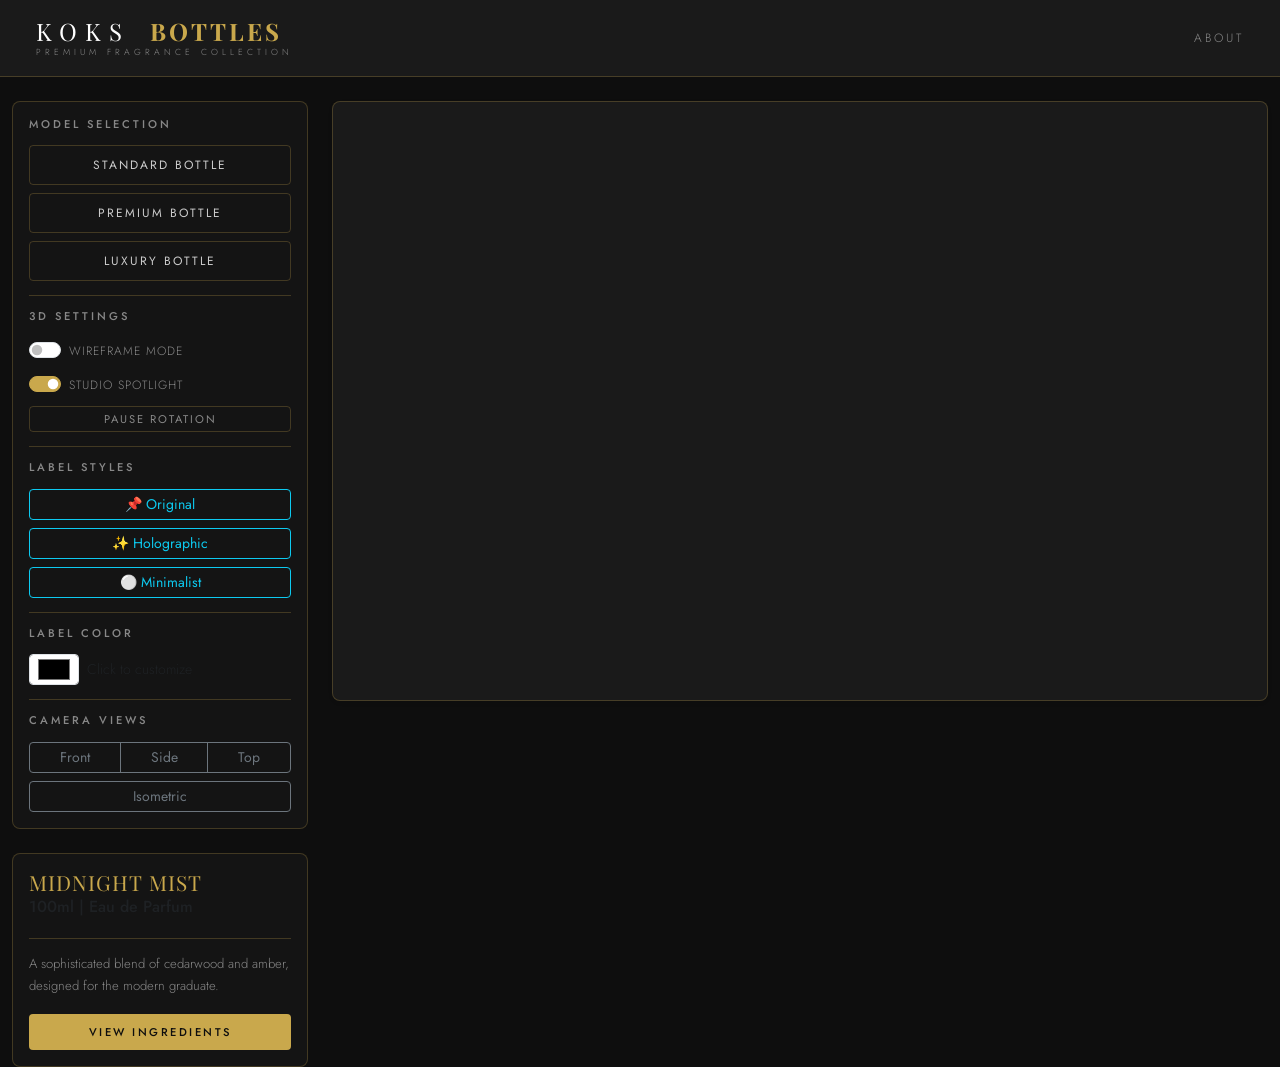
==== 3D_App_Assignment/index.html @ a579690e "Add files via upload" ====
<!DOCTYPE html>
<html lang="en">
<head>
    <meta charset="UTF-8">
    <meta name="viewport" content="width=device-width, initial-scale=1.0">
    <title>Karim's 3D Product App</title>
    <link href="https://cdn.jsdelivr.net/npm/bootstrap@5.3.0/dist/css/bootstrap.min.css" rel="stylesheet">
    <link rel="stylesheet" href="css/style.css">
</head>
<body>

    <nav class="navbar navbar-dark bg-dark">
        <div class="container-fluid">
            <a class="navbar-brand" href="index.html">
                <div class="logo-container">
                    <div>KOKS <span>BOTTLES</span></div>
                    <div class="strapline">Premium Fragrance Collection</div>
                </div>
            </a>
            <ul class="navbar-nav ms-auto">
                <li class="nav-item">
                    <a class="nav-link" href="about.html">About</a>
                </li>
            </ul>
        </div>
    </nav>

    <div class="container-fluid mt-4">
        <div class="row">
            <div class="col-md-3">
                <div class="card shadow-sm p-3 mb-4">
                    <h5>Model Selection</h5>
                    <div class="d-grid gap-2">
                        <button class="btn btn-outline-primary" onclick="loadModel('standard')">Standard Bottle</button>
                        <button class="btn btn-outline-primary" onclick="loadModel('premium')">Premium Bottle</button>
                        <button class="btn btn-outline-primary" onclick="loadModel('luxury')">Luxury Bottle</button>
                    </div>
                    <hr>
                    <h5>3D Settings</h5>
                    <div class="form-check form-switch">
                        <input class="form-check-input" type="checkbox" id="wireframeToggle">
                        <label class="form-check-label" for="wireframeToggle">Wireframe Mode</label>
                    </div>
                    <div class="form-check form-switch mt-2">
                        <input class="form-check-input" type="checkbox" id="lightToggle" checked>
                        <label class="form-check-label" for="lightToggle">Studio Spotlight</label>
                    </div>
                    <button id="rotateBtn" class="btn btn-sm btn-secondary mt-2 w-100">Pause Rotation</button>
                    <hr>
                    <h5>Label Styles</h5>
                    <div class="d-grid gap-2">
                        <button class="btn btn-sm btn-outline-info" id="textureBtn0">📌 Original</button>
                        <button class="btn btn-sm btn-outline-info" id="textureBtn1">✨ Holographic</button>
                        <button class="btn btn-sm btn-outline-info" id="textureBtn2">⚪ Minimalist</button>
                    </div>
                    <hr>
                    <h5>Label Color</h5>
                    <div class="d-flex gap-2 align-items-center">
                        <input type="color" id="labelColorPicker" class="form-control form-control-sm" style="width: 50px; cursor: pointer;" title="Pick label color">
                        <small class="text-muted">Click to customize</small>
                    </div>
                    <hr>
                    <h5>Camera Views</h5>
                    <div class="d-grid gap-2">
                        <div class="btn-group btn-group-sm" role="group">
                            <button type="button" class="btn btn-outline-secondary" id="camFront">Front</button>
                            <button type="button" class="btn btn-outline-secondary" id="camSide">Side</button>
                            <button type="button" class="btn btn-outline-secondary" id="camTop">Top</button>
                        </div>
                        <button type="button" class="btn btn-sm btn-outline-secondary" id="cam45">Isometric</button>
                    </div>
                </div>

                <div class="card shadow-sm p-3">
                    <h5 id="product-title" class="text-primary">Midnight Mist</h5>
                    <h6 class="text-muted">100ml | Eau de Parfum</h6>
                    <hr>
                    <p id="product-desc" class="text-muted small">
                        A sophisticated blend of cedarwood and amber, designed for the modern graduate.
                    </p>
                    <button id="ingredientsBtn" class="btn btn-sm btn-dark w-100">View Ingredients</button>
                </div>
            </div>

            <div class="col-md-9">
                <div id="canvas-container" class="bg-dark shadow-sm rounded border overflow-hidden" style="height: 600px; position: relative;">
                    </div>
            </div>
        </div>
    </div>

    <!-- Ingredients Modal -->
    <div class="modal fade" id="ingredientsModal" tabindex="-1" aria-labelledby="ingredientsModalLabel" aria-hidden="true">
        <div class="modal-dialog">
            <div class="modal-content">
                <div class="modal-header">
                    <h5 class="modal-title" id="ingredientsModalLabel">Ingredients</h5>
                    <button type="button" class="btn-close" data-bs-dismiss="modal" aria-label="Close"></button>
                </div>
                <div class="modal-body">
                    <p><strong>Top Notes:</strong> Bergamot, Lemon, Sea Salt</p>
                    <p><strong>Heart Notes:</strong> Jasmine, Rose, Amber</p>
                    <p><strong>Base Notes:</strong> Vanilla, Patchouli, Musk</p>
                    <p>This fragrance is crafted with high-quality essential oils and is free from parabens and phthalates.</p>
                </div>
                <div class="modal-footer">
                    <button type="button" class="btn btn-secondary" data-bs-dismiss="modal">Close</button>
                </div>
            </div>
        </div>
    </div>

    <script src="https://code.jquery.com/jquery-3.6.0.min.js"></script>
    <script src="https://cdn.jsdelivr.net/npm/bootstrap@5.3.0/dist/js/bootstrap.bundle.min.js"></script>
    <script type="module" src="js/main.js"></script>
</body>
</html>
---- 3D_App_Assignment/css/style.css ----
/* ============================================
   KOKS BOTTLES — Premium Fragrance Collection
   style.css
   ============================================ */

@import url('https://fonts.googleapis.com/css2?family=Playfair+Display:wght@300;400;700&family=Jost:wght@200;300;400;500&display=swap');

/* ── Root tokens ── */
:root {
    --gold: #c9a84c;
    --gold-light: #e8d5a3;
    --dark: #0e0e0e;
    --dark-mid: #1a1a1a;
    --dark-card: #141414;
    --border: rgba(201, 168, 76, 0.25);
    --text-muted: #888;
    --text-light: #ccc;
    --radius: 4px;
    --radius-lg: 8px;
    --transition: 0.3s cubic-bezier(0.4, 0, 0.2, 1);
}

/* ── Base ── */
body {
    background: var(--dark) !important;
    color: var(--text-light);
    font-family: 'Jost', sans-serif;
    font-weight: 300;
    min-height: 100vh;
}

/* ── Navbar ── */
.navbar {
    background: var(--dark-mid) !important;
    border-bottom: 1px solid var(--border);
    padding: 14px 24px;
}

.navbar-brand {
    font-family: 'Playfair Display', serif;
    font-size: 1.5rem;
    font-weight: 300;
    text-transform: uppercase;
    letter-spacing: 8px;
    color: #fff !important;
    text-decoration: none;
    transition: letter-spacing var(--transition);
}

.navbar-brand:hover {
    letter-spacing: 10px;
    color: var(--gold) !important;
}

.navbar-brand span {
    font-weight: 700;
    color: var(--gold);
    letter-spacing: 3px;
    margin-left: 6px;
}

.logo-container {
    display: flex;
    flex-direction: column;
    line-height: 1;
}

.strapline {
    font-family: 'Jost', sans-serif;
    font-size: 0.55rem;
    letter-spacing: 4px;
    text-transform: uppercase;
    color: var(--text-muted);
    margin-top: 5px;
}

.nav-link {
    font-family: 'Jost', sans-serif;
    font-size: 0.75rem;
    letter-spacing: 3px;
    text-transform: uppercase;
    color: var(--text-muted) !important;
    transition: color var(--transition);
}

.nav-link:hover {
    color: var(--gold) !important;
}

/* ── Cards / Panels ── */
.card {
    background: var(--dark-card) !important;
    border: 1px solid var(--border) !important;
    border-radius: var(--radius-lg) !important;
    box-shadow: none !important;
    color: var(--text-light);
}

.card h5 {
    font-family: 'Jost', sans-serif;
    font-size: 0.7rem;
    letter-spacing: 3px;
    text-transform: uppercase;
    color: var(--text-muted);
    margin-bottom: 14px;
}

/* ── Product info card specifics ── */
#product-title {
    font-family: 'Playfair Display', serif !important;
    font-size: 1.3rem !important;
    font-weight: 400;
    color: var(--gold) !important;
    letter-spacing: 1px;
    margin-bottom: 2px;
}

#product-desc {
    font-size: 0.82rem;
    line-height: 1.7;
    color: var(--text-muted) !important;
}

/* ── Buttons ── */
.btn-outline-primary {
    border-color: var(--border) !important;
    color: var(--text-light) !important;
    background: transparent !important;
    border-radius: var(--radius) !important;
    font-family: 'Jost', sans-serif;
    font-size: 0.75rem;
    letter-spacing: 2px;
    text-transform: uppercase;
    padding: 10px 12px;
    transition: all var(--transition);
}

.btn-outline-primary:hover,
.btn-outline-primary:focus {
    background: var(--gold) !important;
    border-color: var(--gold) !important;
    color: var(--dark) !important;
    box-shadow: none !important;
}

.btn-secondary {
    background: transparent !important;
    border: 1px solid var(--border) !important;
    color: var(--text-muted) !important;
    border-radius: var(--radius) !important;
    font-family: 'Jost', sans-serif;
    font-size: 0.7rem;
    letter-spacing: 2px;
    text-transform: uppercase;
    transition: all var(--transition);
}

.btn-secondary:hover {
    border-color: var(--gold) !important;
    color: var(--gold) !important;
    background: transparent !important;
}

.btn-dark {
    background: var(--gold) !important;
    border: none !important;
    color: var(--dark) !important;
    border-radius: var(--radius) !important;
    font-family: 'Jost', sans-serif;
    font-size: 0.7rem;
    letter-spacing: 2.5px;
    text-transform: uppercase;
    font-weight: 500;
    padding: 10px;
    transition: all var(--transition);
}

.btn-dark:hover {
    background: var(--gold-light) !important;
    color: var(--dark) !important;
}

/* ── Form switches ── */
.form-check-label {
    font-size: 0.75rem;
    letter-spacing: 1px;
    color: var(--text-muted);
    text-transform: uppercase;
}

.form-check-input:checked {
    background-color: var(--gold);
    border-color: var(--gold);
}

.form-check-input:focus {
    box-shadow: 0 0 0 3px rgba(201, 168, 76, 0.15);
}

/* ── Dividers ── */
hr {
    border-color: var(--border) !important;
    opacity: 1;
    margin: 14px 0;
}

/* ── Canvas container ── */
#canvas-container {
    background: var(--dark-mid) !important;
    border: 1px solid var(--border) !important;
    border-radius: var(--radius-lg) !important;
    position: relative;
}

#canvas-container canvas {
    width: 100% !important;
    height: 100% !important;
    display: block;
}

/* ── Modal ── */
.modal-content {
    background: var(--dark-card);
    border: 1px solid var(--border);
    border-radius: var(--radius-lg);
    color: var(--text-light);
}

.modal-header {
    border-bottom: 1px solid var(--border);
    padding: 20px 24px;
}

.modal-title {
    font-family: 'Playfair Display', serif;
    font-size: 1.1rem;
    font-weight: 400;
    letter-spacing: 2px;
    color: var(--gold);
}

.modal-body {
    padding: 24px;
    font-size: 0.85rem;
    line-height: 1.8;
}

.modal-body strong {
    font-family: 'Jost', sans-serif;
    font-weight: 500;
    font-size: 0.7rem;
    letter-spacing: 2px;
    text-transform: uppercase;
    color: var(--gold);
    display: block;
    margin-bottom: 2px;
}

.modal-footer {
    border-top: 1px solid var(--border);
    padding: 16px 24px;
}

.btn-close {
    filter: invert(1) opacity(0.5);
}

.btn-close:hover {
    filter: invert(1) opacity(1);
}

/* ── About page ── */
h1,
h2,
h3 {
    font-family: 'Playfair Display', serif;
    font-weight: 400;
}

h1 {
    color: var(--gold);
    letter-spacing: 2px;
}

h2 {
    font-size: 1.1rem;
    color: var(--text-light);
    letter-spacing: 1px;
    margin-bottom: 12px;
}

h3 {
    font-size: 0.9rem;
    color: var(--text-muted);
    letter-spacing: 2px;
    text-transform: uppercase;
}

p {
    font-size: 0.9rem;
    line-height: 1.9;
    color: var(--text-muted);
}

.btn-primary {
    background: var(--gold) !important;
    border: none !important;
    color: var(--dark) !important;
    font-family: 'Jost', sans-serif;
    font-size: 0.7rem;
    letter-spacing: 3px;
    text-transform: uppercase;
    border-radius: var(--radius) !important;
    padding: 12px 28px;
    transition: all var(--transition);
}

.btn-primary:hover {
    background: var(--gold-light) !important;
    color: var(--dark) !important;
}
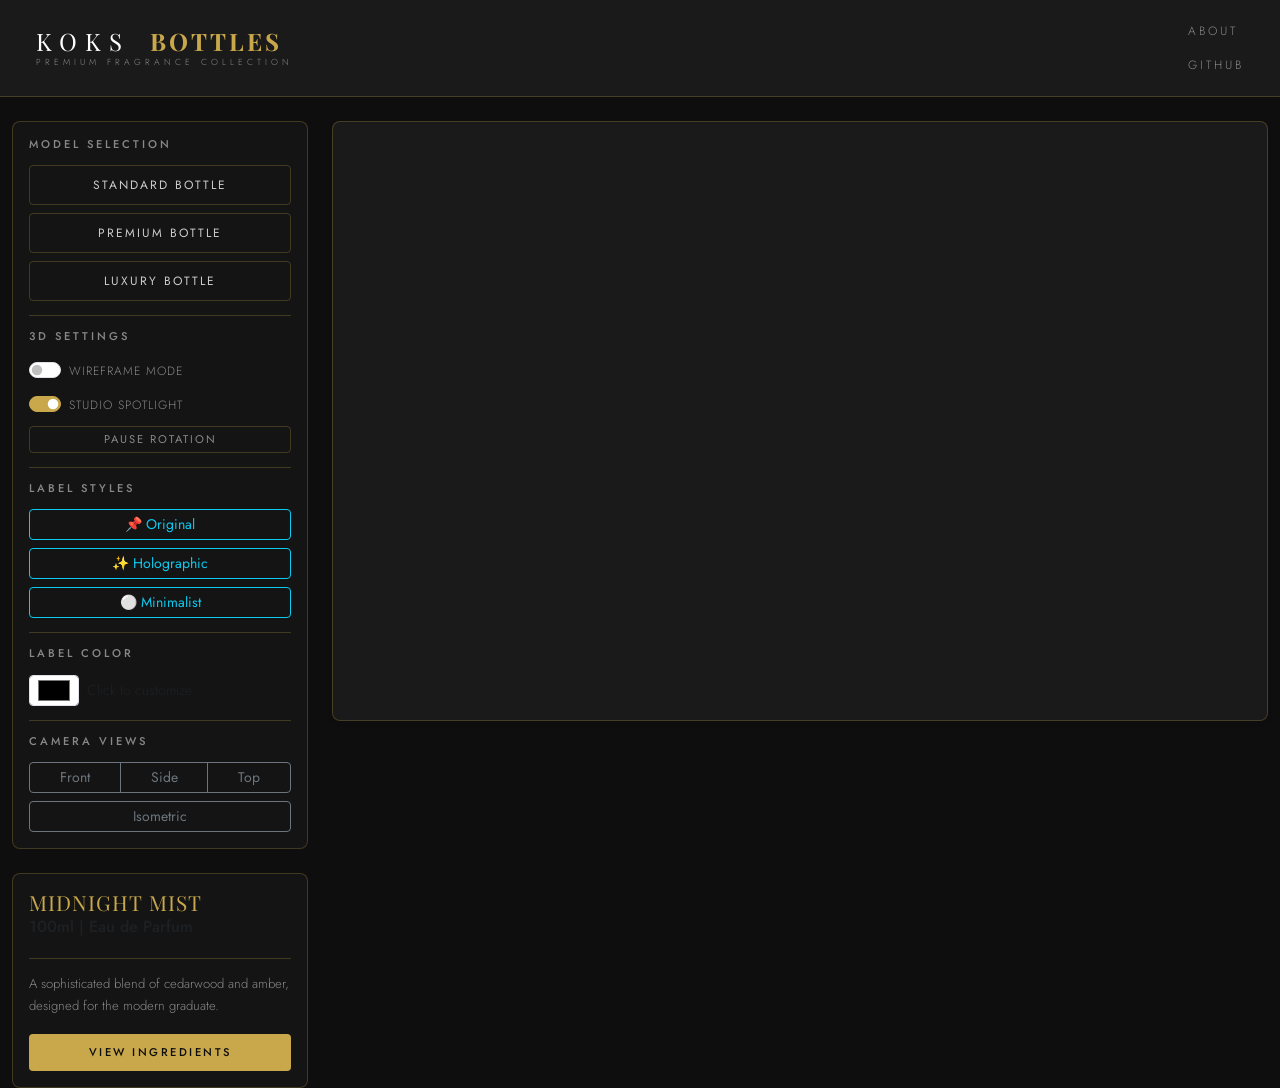
==== commit 2aa38f5a: "Add files via upload" ====
--- a/3D_App_Assignment/index.html
+++ b/3D_App_Assignment/index.html
@@ -20,6 +20,9 @@
             <ul class="navbar-nav ms-auto">
                 <li class="nav-item">
                     <a class="nav-link" href="about.html">About</a>
+                </li>
+                <li class="nav-item">
+                    <a class="nav-link" href="https://github.com/karimabdelazizext-netizen/web_3d_application/tree/main/3D_App_Assignment" target="_blank">GitHub</a>
                 </li>
             </ul>
         </div>
@@ -98,9 +101,9 @@
                     <button type="button" class="btn-close" data-bs-dismiss="modal" aria-label="Close"></button>
                 </div>
                 <div class="modal-body">
-                    <p><strong>Top Notes:</strong> Bergamot, Lemon, Sea Salt</p>
-                    <p><strong>Heart Notes:</strong> Jasmine, Rose, Amber</p>
-                    <p><strong>Base Notes:</strong> Vanilla, Patchouli, Musk</p>
+                    <p><strong>Top Notes:</strong> <span id="ingredientsTop">Bergamot, Lemon, Sea Salt</span></p>
+                    <p><strong>Heart Notes:</strong> <span id="ingredientsHeart">Jasmine, Rose, Amber</span></p>
+                    <p><strong>Base Notes:</strong> <span id="ingredientsBase">Vanilla, Patchouli, Musk</span></p>
                     <p>This fragrance is crafted with high-quality essential oils and is free from parabens and phthalates.</p>
                 </div>
                 <div class="modal-footer">
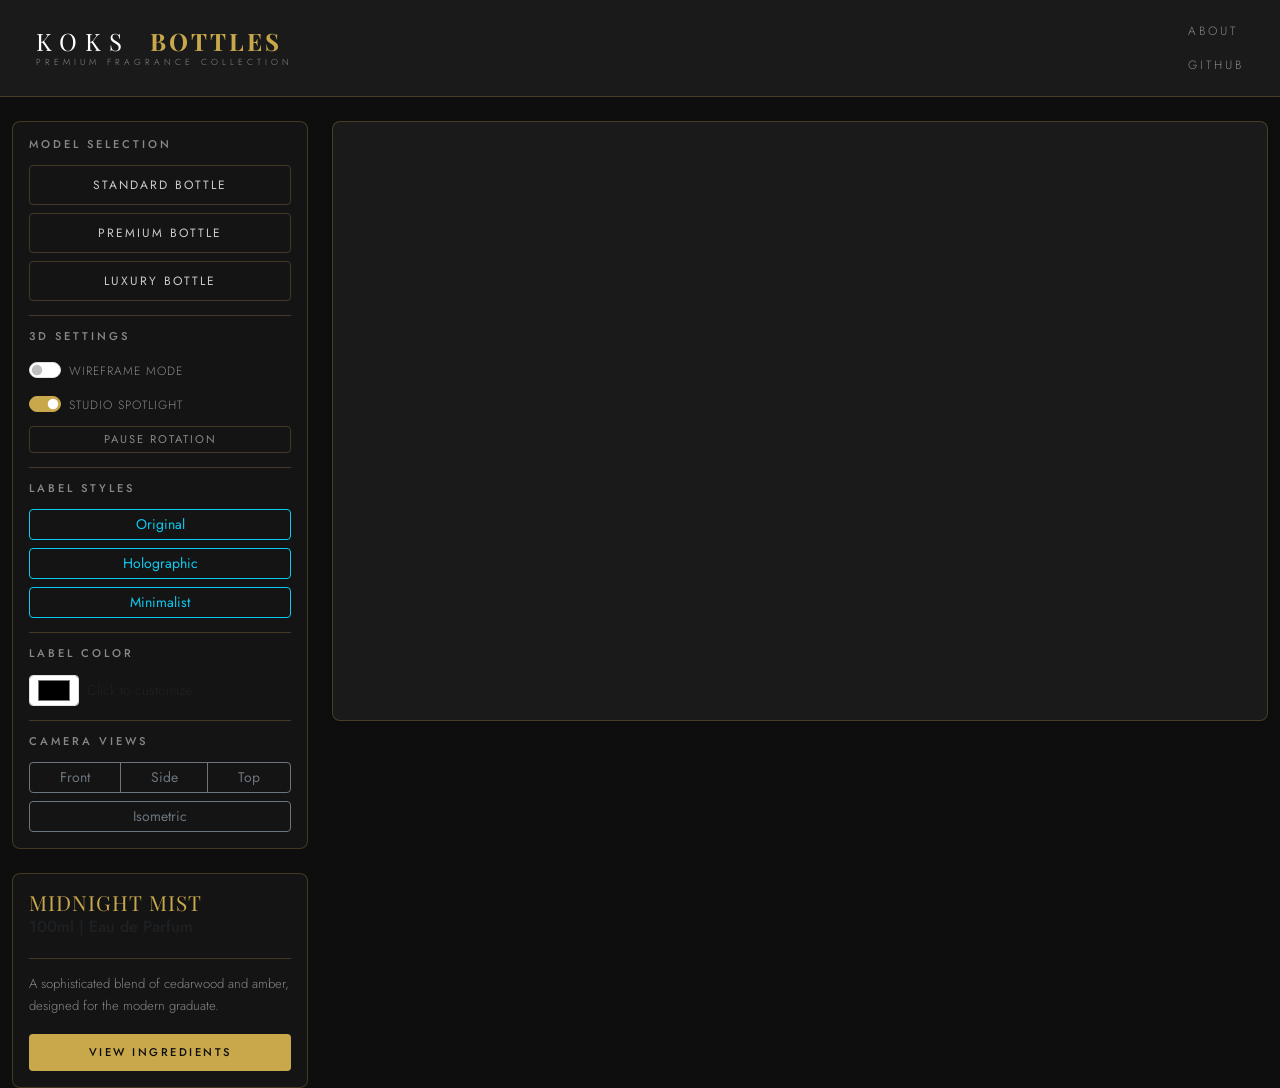
==== commit badf6280: "Add files via upload" ====
--- a/3D_App_Assignment/index.html
+++ b/3D_App_Assignment/index.html
@@ -52,9 +52,9 @@
                     <hr>
                     <h5>Label Styles</h5>
                     <div class="d-grid gap-2">
-                        <button class="btn btn-sm btn-outline-info" id="textureBtn0">📌 Original</button>
-                        <button class="btn btn-sm btn-outline-info" id="textureBtn1">✨ Holographic</button>
-                        <button class="btn btn-sm btn-outline-info" id="textureBtn2">⚪ Minimalist</button>
+                        <button class="btn btn-sm btn-outline-info" id="textureBtn0"> Original</button>
+                        <button class="btn btn-sm btn-outline-info" id="textureBtn1"> Holographic</button>
+                        <button class="btn btn-sm btn-outline-info" id="textureBtn2"> Minimalist</button>
                     </div>
                     <hr>
                     <h5>Label Color</h5>
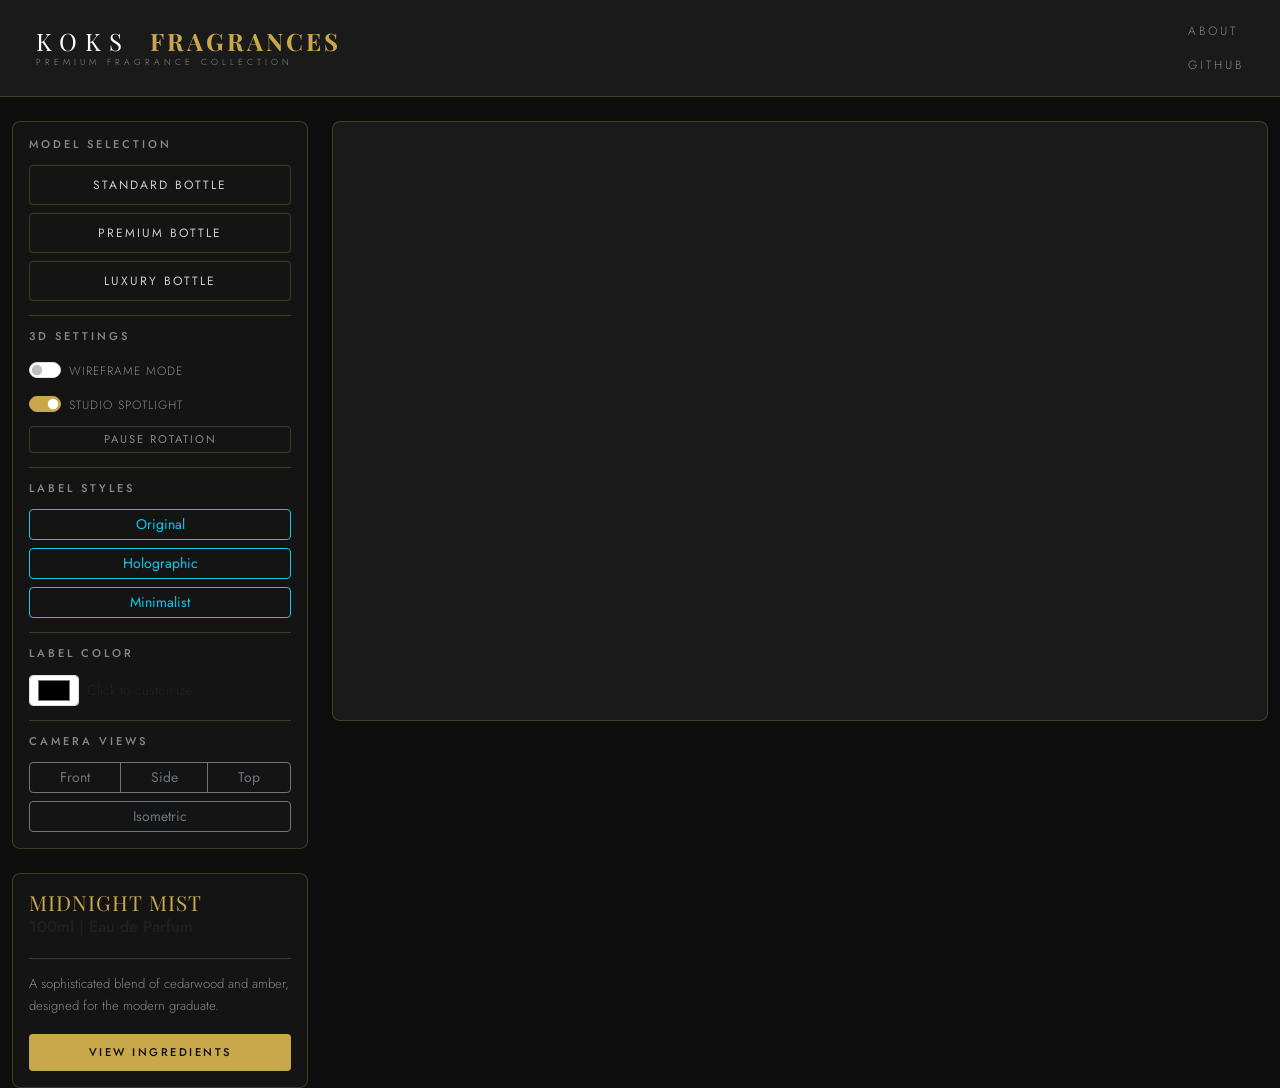
==== commit e26dfb0c: "Add files via upload" ====
--- a/3D_App_Assignment/index.html
+++ b/3D_App_Assignment/index.html
@@ -13,7 +13,7 @@
         <div class="container-fluid">
             <a class="navbar-brand" href="index.html">
                 <div class="logo-container">
-                    <div>KOKS <span>BOTTLES</span></div>
+                    <div>KOKS <span>fragrances</span></div>
                     <div class="strapline">Premium Fragrance Collection</div>
                 </div>
             </a>
